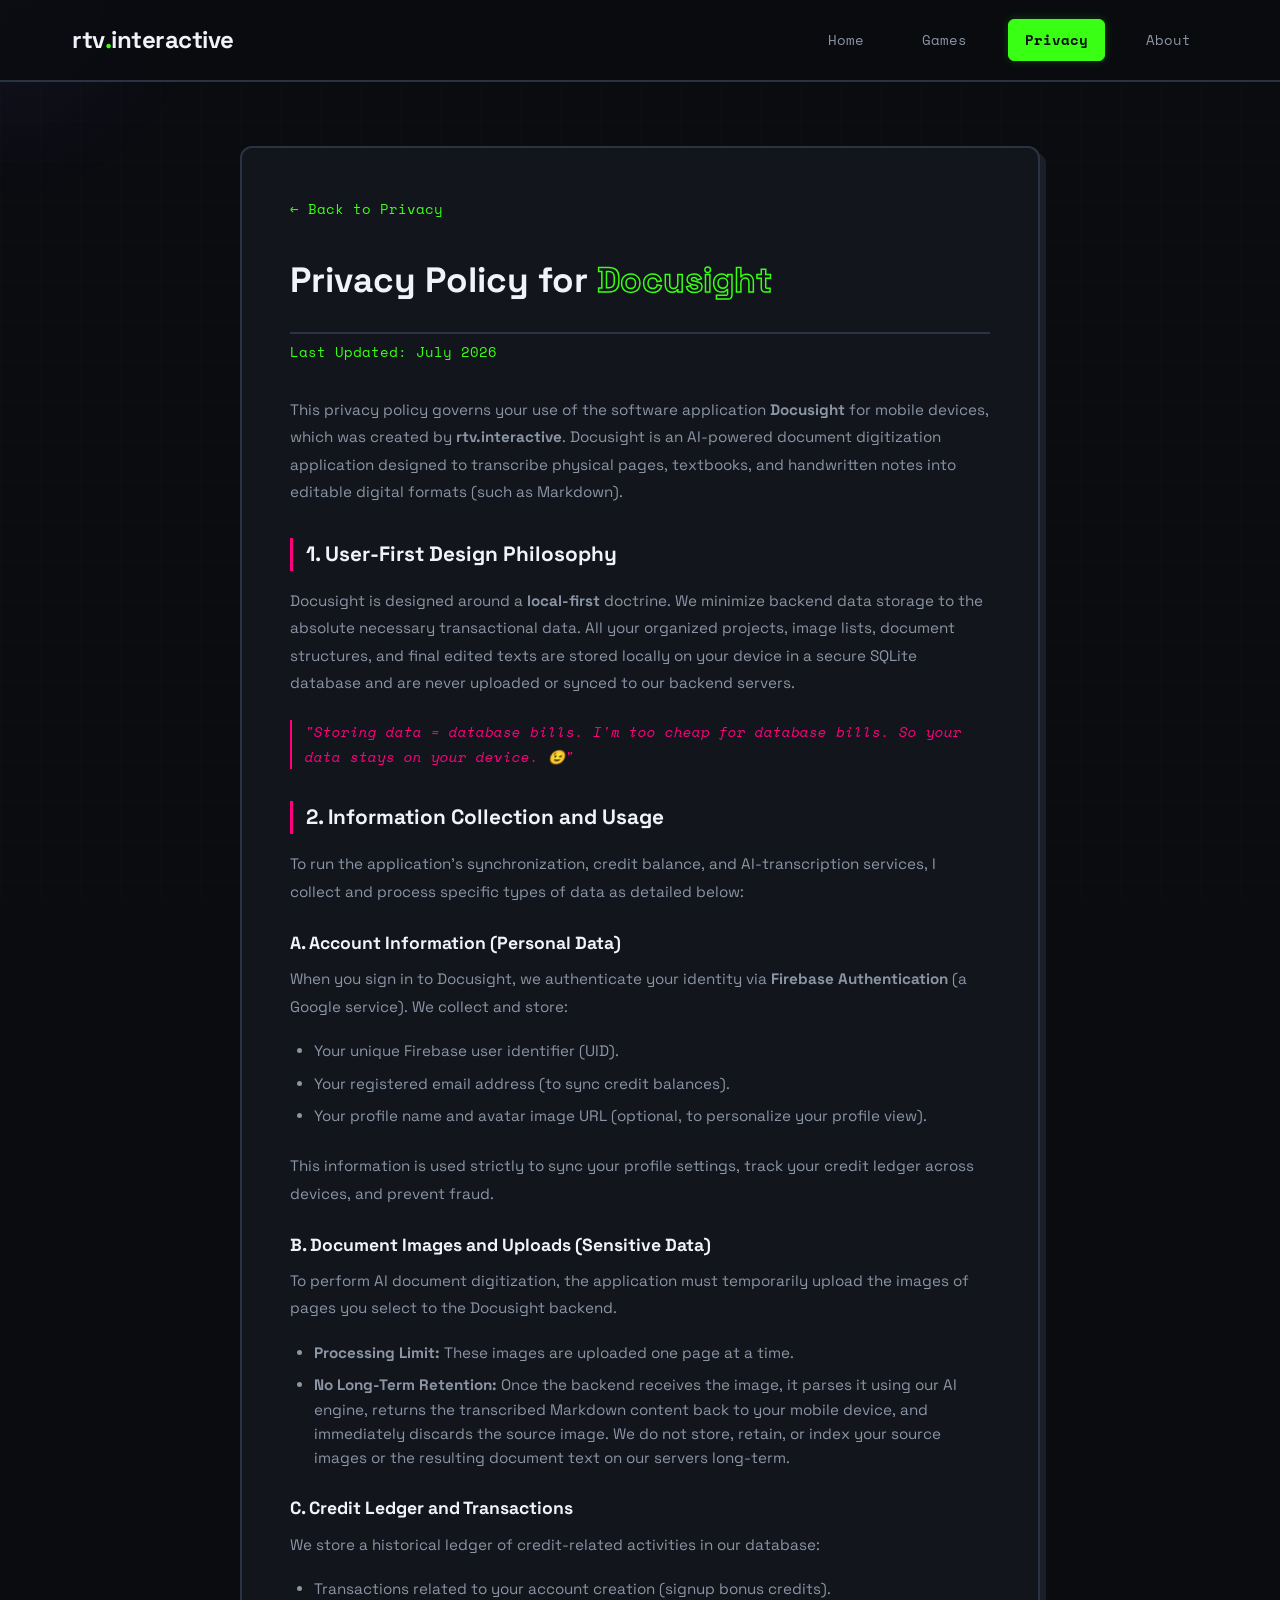
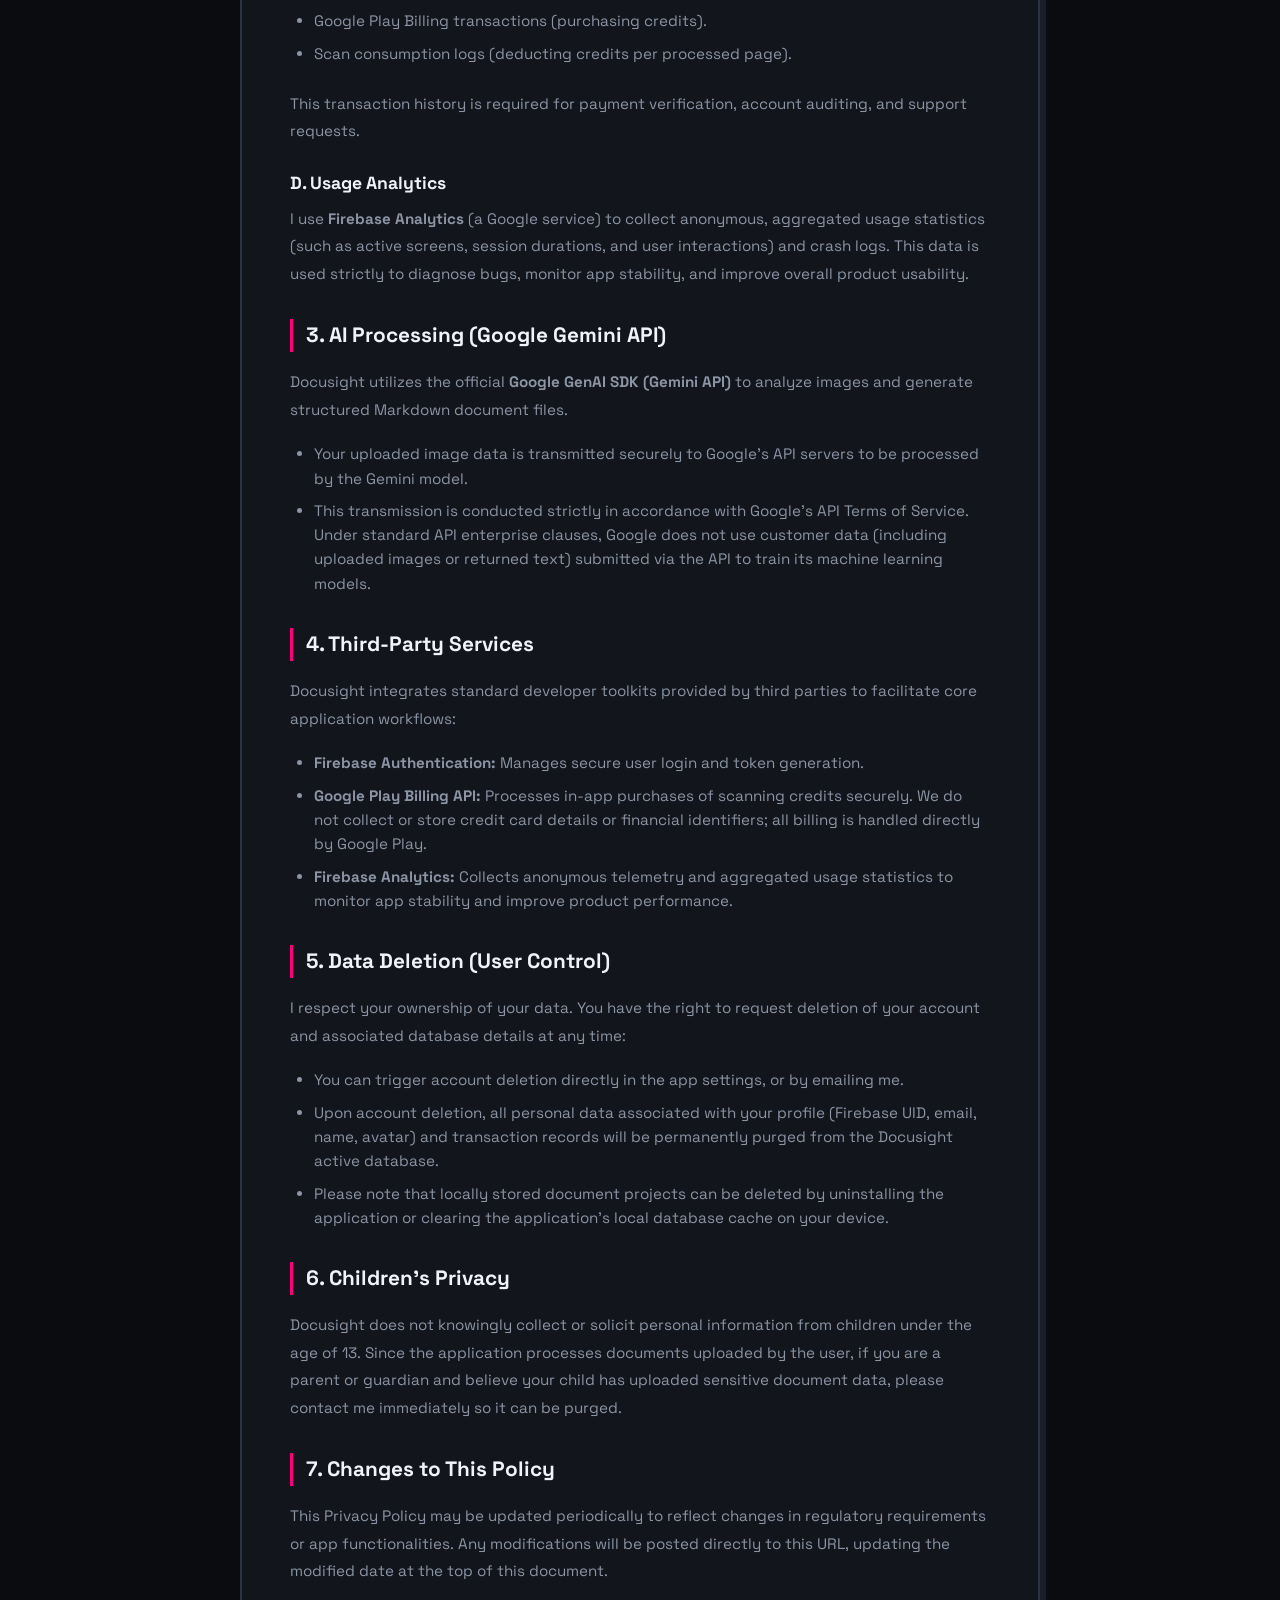
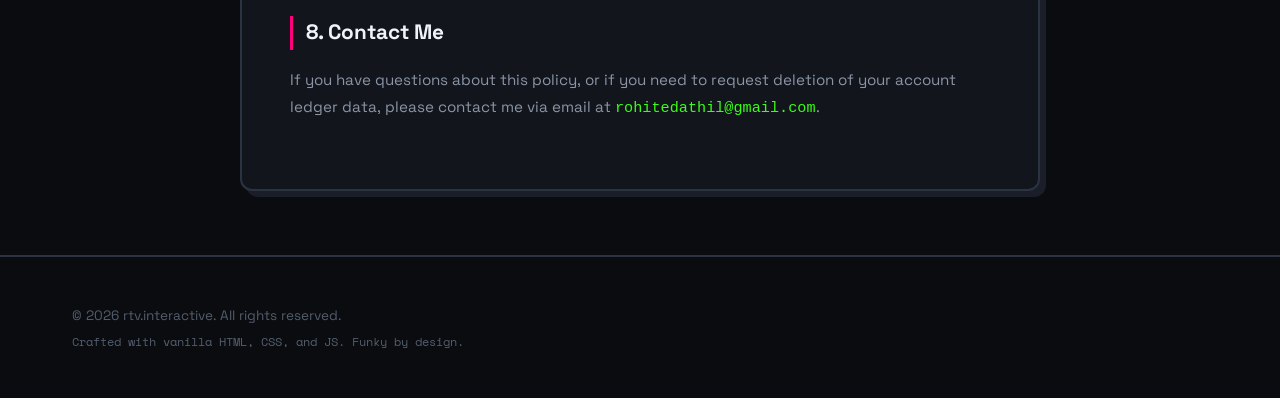
==== privacy/docusight.html @ 52bc2a0d "Initial commit of rtv.interactive portfolio website" ====
<!DOCTYPE html>
<html lang="en">
<head>
    <meta charset="UTF-8">
    <meta name="viewport" content="width=device-width, initial-scale=1.0">
    <title>Privacy Policy - Docusight | rtv.interactive</title>
    <meta name="description" content="Privacy Policy for Docusight document digitizer app, published by rtv.interactive.">
    <!-- Google Fonts -->
    <link rel="preconnect" href="https://fonts.googleapis.com">
    <link rel="preconnect" href="https://fonts.gstatic.com" crossorigin>
    <link href="https://fonts.googleapis.com/css2?family=Space+Grotesk:wght@400;500;700&family=Space+Mono:ital,wght@0,400;0,700;1,400&display=swap" rel="stylesheet">
    <!-- Custom CSS (Relative path) -->
    <link rel="stylesheet" href="../style.css">
    <style>
        /* Specific overrides for privacy document pages */
        .policy-container {
            max-width: 800px;
            margin: 4rem auto;
            padding: 3rem;
            background-color: var(--bg-secondary);
            border: var(--border-chunky);
            border-radius: var(--border-radius);
            box-shadow: 6px 6px 0px var(--bg-tertiary);
        }
        .policy-title {
            font-size: 2.2rem;
            font-weight: 700;
            margin-bottom: 0.5rem;
            border-bottom: var(--border-chunky);
            padding-bottom: 1.5rem;
        }
        .policy-meta {
            font-family: var(--font-mono);
            font-size: 0.85rem;
            color: var(--accent);
            margin-bottom: 2rem;
        }
        .policy-content h3 {
            font-size: 1.3rem;
            color: var(--text-primary);
            margin: 2rem 0 1rem 0;
            border-left: 3px solid var(--accent-alt);
            padding-left: 0.8rem;
        }
        .policy-content h4 {
            font-size: 1.1rem;
            color: var(--text-primary);
            margin: 1.5rem 0 0.5rem 0;
        }
        .policy-content p {
            color: var(--text-secondary);
            font-size: 0.95rem;
            line-height: 1.8;
            margin-bottom: 1.2rem;
        }
        .policy-content ul {
            margin-bottom: 1.5rem;
            padding-left: 1.5rem;
            color: var(--text-secondary);
            font-size: 0.95rem;
        }
        .policy-content li {
            margin-bottom: 0.5rem;
        }
        .back-link {
            display: inline-flex;
            align-items: center;
            gap: 0.5rem;
            color: var(--accent);
            text-decoration: none;
            font-family: var(--font-mono);
            font-size: 0.9rem;
            margin-bottom: 2rem;
            transition: var(--transition);
        }
        .back-link:hover {
            color: var(--text-primary);
            transform: translateX(-4px);
        }
    </style>
</head>
<body>
    <div class="grid-overlay"></div>
    <div class="glow-orb" id="glow-orb"></div>

    <header class="header">
        <div class="container header-container">
            <a href="../index.html#home" class="logo">
                rtv<span>.</span>interactive
            </a>
            <nav class="nav">
                <a href="../index.html#home" class="nav-link">Home</a>
                <a href="../index.html#games" class="nav-link">Games</a>
                <a href="../index.html#privacy" class="nav-link active">Privacy</a>
                <a href="../index.html#about" class="nav-link">About</a>
            </nav>
        </div>
    </header>

    <main class="container">
        <div class="policy-container">
            <a href="../index.html#privacy" class="back-link">← Back to Privacy</a>
            
            <h1 class="policy-title">Privacy Policy for <span class="highlight">Docusight</span></h1>
            <div class="policy-meta">Last Updated: July 2026</div>

            <div class="policy-content">
                <p>
                    This privacy policy governs your use of the software application <strong>Docusight</strong> for mobile devices, which was created by <strong>rtv.interactive</strong>. Docusight is an AI-powered document digitization application designed to transcribe physical pages, textbooks, and handwritten notes into editable digital formats (such as Markdown).
                </p>

                <h3>1. User-First Design Philosophy</h3>
                <p>
                    Docusight is designed around a <strong>local-first</strong> doctrine. We minimize backend data storage to the absolute necessary transactional data. All your organized projects, image lists, document structures, and final edited texts are stored locally on your device in a secure SQLite database and are never uploaded or synced to our backend servers.
                </p>
                <p style="font-family: var(--font-mono); font-size: 0.85rem; color: var(--accent-alt); border-left: 2px solid var(--accent-alt); padding-left: 0.8rem; margin: 1.5rem 0;">
                    <em>"Storing data = database bills. I'm too cheap for database bills. So your data stays on your device. 😉"</em>
                </p>

                <h3>2. Information Collection and Usage</h3>
                <p>
                    To run the application's synchronization, credit balance, and AI-transcription services, I collect and process specific types of data as detailed below:
                </p>

                <h4>A. Account Information (Personal Data)</h4>
                <p>
                    When you sign in to Docusight, we authenticate your identity via <strong>Firebase Authentication</strong> (a Google service). We collect and store:
                </p>
                <ul>
                    <li>Your unique Firebase user identifier (UID).</li>
                    <li>Your registered email address (to sync credit balances).</li>
                    <li>Your profile name and avatar image URL (optional, to personalize your profile view).</li>
                </ul>
                <p>
                    This information is used strictly to sync your profile settings, track your credit ledger across devices, and prevent fraud.
                </p>

                <h4>B. Document Images and Uploads (Sensitive Data)</h4>
                <p>
                    To perform AI document digitization, the application must temporarily upload the images of pages you select to the Docusight backend. 
                </p>
                <ul>
                    <li><strong>Processing Limit:</strong> These images are uploaded one page at a time.</li>
                    <li><strong>No Long-Term Retention:</strong> Once the backend receives the image, it parses it using our AI engine, returns the transcribed Markdown content back to your mobile device, and immediately discards the source image. We do not store, retain, or index your source images or the resulting document text on our servers long-term.</li>
                </ul>

                <h4>C. Credit Ledger and Transactions</h4>
                <p>
                    We store a historical ledger of credit-related activities in our database:
                </p>
                <ul>
                    <li>Transactions related to your account creation (signup bonus credits).</li>
                    <li>Google Play Billing transactions (purchasing credits).</li>
                    <li>Scan consumption logs (deducting credits per processed page).</li>
                </ul>
                <p>
                    This transaction history is required for payment verification, account auditing, and support requests.
                </p>

                <h4>D. Usage Analytics</h4>
                <p>
                    I use <strong>Firebase Analytics</strong> (a Google service) to collect anonymous, aggregated usage statistics (such as active screens, session durations, and user interactions) and crash logs. This data is used strictly to diagnose bugs, monitor app stability, and improve overall product usability.
                </p>

                <h3>3. AI Processing (Google Gemini API)</h3>
                <p>
                    Docusight utilizes the official <strong>Google GenAI SDK (Gemini API)</strong> to analyze images and generate structured Markdown document files. 
                </p>
                <ul>
                    <li>Your uploaded image data is transmitted securely to Google's API servers to be processed by the Gemini model.</li>
                    <li>This transmission is conducted strictly in accordance with Google's API Terms of Service. Under standard API enterprise clauses, Google does not use customer data (including uploaded images or returned text) submitted via the API to train its machine learning models.</li>
                </ul>

                <h3>4. Third-Party Services</h3>
                <p>
                    Docusight integrates standard developer toolkits provided by third parties to facilitate core application workflows:
                </p>
                <ul>
                    <li><strong>Firebase Authentication:</strong> Manages secure user login and token generation.</li>
                    <li><strong>Google Play Billing API:</strong> Processes in-app purchases of scanning credits securely. We do not collect or store credit card details or financial identifiers; all billing is handled directly by Google Play.</li>
                    <li><strong>Firebase Analytics:</strong> Collects anonymous telemetry and aggregated usage statistics to monitor app stability and improve product performance.</li>
                </ul>

                <h3>5. Data Deletion (User Control)</h3>
                <p>
                    I respect your ownership of your data. You have the right to request deletion of your account and associated database details at any time:
                </p>
                <ul>
                    <li>You can trigger account deletion directly in the app settings, or by emailing me.</li>
                    <li>Upon account deletion, all personal data associated with your profile (Firebase UID, email, name, avatar) and transaction records will be permanently purged from the Docusight active database.</li>
                    <li>Please note that locally stored document projects can be deleted by uninstalling the application or clearing the application's local database cache on your device.</li>
                </ul>

                <h3>6. Children's Privacy</h3>
                <p>
                    Docusight does not knowingly collect or solicit personal information from children under the age of 13. Since the application processes documents uploaded by the user, if you are a parent or guardian and believe your child has uploaded sensitive document data, please contact me immediately so it can be purged.
                </p>

                <h3>7. Changes to This Policy</h3>
                <p>
                    This Privacy Policy may be updated periodically to reflect changes in regulatory requirements or app functionalities. Any modifications will be posted directly to this URL, updating the modified date at the top of this document.
                </p>

                <h3>8. Contact Me</h3>
                <p>
                    If you have questions about this policy, or if you need to request deletion of your account ledger data, please contact me via email at <code style="color: var(--accent);">rohitedathil@gmail.com</code>.
                </p>
            </div>
        </div>
    </main>

    <footer class="footer">
        <div class="container footer-container">
            <div class="footer-left">
                <p>&copy; 2026 rtv.interactive. All rights reserved.</p>
                <p class="subtle">Crafted with vanilla HTML, CSS, and JS. Funky by design.</p>
            </div>
            <div class="footer-right">
            </div>
        </div>
    </footer>

    <!-- JS for general interactivity (glow orb) -->
    <script>
        document.addEventListener('DOMContentLoaded', () => {
            initGlowOrb();
        });

        function initGlowOrb() {
            const orb = document.getElementById('glow-orb');
            if (!orb) return;
            window.addEventListener('mousemove', (e) => {
                orb.style.left = `${e.clientX}px`;
                orb.style.top = `${e.clientY}px`;
            });
        }
    </script>
</body>
</html>
---- style.css ----
/* --- GLOBAL CSS VARIABLES & THEMES --- */
:root {
    /* Cyberpunk Theme (Default) */
    --bg-primary: #0a0c10;
    --bg-secondary: #12151c;
    --bg-tertiary: #191e28;
    --text-primary: #f1f3f9;
    --text-secondary: #8b95a5;
    --text-muted: #535d6c;
    --accent: #39ff14; /* Neon Green */
    --accent-alt: #ff007f; /* Neon Pink */
    --accent-cyan: #00f0ff; /* Neon Cyan */
    --border-color: #2b3342;
    --shadow-color: rgba(57, 255, 20, 0.2);
    --font-heading: 'Space Grotesk', sans-serif;
    --font-mono: 'Space Mono', monospace;
    --border-radius: 12px;
    --transition: all 0.25s cubic-bezier(0.4, 0, 0.2, 1);
    --border-chunky: 2px solid var(--border-color);
}

[data-theme="terminal"] {
    --bg-primary: #050805;
    --bg-secondary: #0c120c;
    --bg-tertiary: #141c14;
    --text-primary: #33ff33;
    --text-secondary: #22aa22;
    --text-muted: #115511;
    --accent: #33ff33; /* Matrix Green */
    --accent-alt: #88ff88;
    --accent-cyan: #118811;
    --border-color: #225522;
    --shadow-color: rgba(51, 255, 51, 0.15);
    --border-chunky: 2px solid var(--border-color);
}

[data-theme="synthwave"] {
    --bg-primary: #0f081d;
    --bg-secondary: #1a1033;
    --bg-tertiary: #26174a;
    --text-primary: #fdf6ff;
    --text-secondary: #b1a0d7;
    --text-muted: #6e589a;
    --accent: #ff00ff; /* Neon Magenta */
    --accent-alt: #00ffff; /* Neon Cyan */
    --accent-cyan: #ffff00; /* Neon Yellow */
    --border-color: #4b2e85;
    --shadow-color: rgba(255, 0, 255, 0.2);
    --border-chunky: 2px solid var(--border-color);
}

/* --- BASE STYLES --- */
* {
    box-sizing: border-box;
    margin: 0;
    padding: 0;
}

html {
    scroll-behavior: smooth;
    font-size: 16px;
    background-color: var(--bg-primary);
    color: var(--text-primary);
    overflow-x: hidden;
}

body {
    font-family: var(--font-heading);
    line-height: 1.6;
    min-height: 100vh;
    display: flex;
    flex-direction: column;
    position: relative;
}

/* Custom selection */
::selection {
    background-color: var(--accent);
    color: var(--bg-primary);
}

/* --- DECORATIONS --- */
.grid-overlay {
    position: fixed;
    top: 0;
    left: 0;
    width: 100%;
    height: 100%;
    background-image: 
        linear-gradient(to right, rgba(255,255,255,0.01) 1px, transparent 1px),
        linear-gradient(to bottom, rgba(255,255,255,0.01) 1px, transparent 1px);
    background-size: 40px 40px;
    pointer-events: none;
    z-index: -2;
}

[data-theme="terminal"] .grid-overlay {
    background-image: 
        linear-gradient(to right, rgba(51,255,51,0.02) 1px, transparent 1px),
        linear-gradient(to bottom, rgba(51,255,51,0.02) 1px, transparent 1px);
}

.glow-orb {
    position: fixed;
    width: 400px;
    height: 400px;
    border-radius: 50%;
    background: radial-gradient(circle, rgba(139, 92, 246, 0.08) 0%, rgba(0,0,0,0) 70%);
    pointer-events: none;
    z-index: -1;
    transform: translate(-50%, -50%);
    transition: left 0.1s ease-out, top 0.1s ease-out;
}

[data-theme="cyberpunk"] #glow-orb {
    background: radial-gradient(circle, rgba(57, 255, 20, 0.06) 0%, rgba(0,0,0,0) 70%);
}
[data-theme="terminal"] #glow-orb {
    background: radial-gradient(circle, rgba(51, 255, 51, 0.06) 0%, rgba(0,0,0,0) 70%);
}
[data-theme="synthwave"] #glow-orb {
    background: radial-gradient(circle, rgba(255, 0, 255, 0.06) 0%, rgba(0,0,0,0) 70%);
}

/* --- LAYOUT UTILITIES --- */
.container {
    width: 100%;
    max-width: 1200px;
    margin: 0 auto;
    padding: 0 2rem;
}

/* --- HEADER / NAVIGATION --- */
.header {
    background-color: rgba(10, 12, 16, 0.8);
    backdrop-filter: blur(8px);
    border-bottom: var(--border-chunky);
    position: sticky;
    top: 0;
    z-index: 100;
    transition: var(--transition);
}

[data-theme="terminal"] .header {
    background-color: rgba(5, 8, 5, 0.85);
}

[data-theme="synthwave"] .header {
    background-color: rgba(15, 8, 29, 0.85);
}

.header-container {
    display: flex;
    justify-content: space-between;
    align-items: center;
    height: 80px;
}

.logo {
    font-family: var(--font-heading);
    font-weight: 700;
    font-size: 1.5rem;
    color: var(--text-primary);
    text-decoration: none;
    letter-spacing: -0.5px;
    transition: var(--transition);
}

.logo span {
    color: var(--accent);
    display: inline-block;
    animation: blink 1.5s infinite step-end;
}

.nav {
    display: flex;
    gap: 1.5rem;
}

.nav-link {
    text-decoration: none;
    color: var(--text-secondary);
    font-family: var(--font-mono);
    font-size: 0.9rem;
    padding: 0.5rem 1rem;
    border-radius: 6px;
    border: 1px solid transparent;
    transition: var(--transition);
}

.nav-link:hover {
    color: var(--accent);
    background-color: rgba(255, 255, 255, 0.02);
}

.nav-link.active {
    color: var(--bg-primary);
    background-color: var(--accent);
    border-color: var(--accent);
    font-weight: 700;
    box-shadow: 0 0 10px var(--shadow-color);
}

/* --- BUTTONS --- */
.btn {
    display: inline-block;
    padding: 0.8rem 1.8rem;
    font-family: var(--font-mono);
    font-size: 0.95rem;
    font-weight: 700;
    text-decoration: none;
    border-radius: var(--border-radius);
    cursor: pointer;
    transition: var(--transition);
    border: var(--border-chunky);
}

.btn-primary {
    background-color: var(--accent);
    color: var(--bg-primary);
    border-color: var(--accent);
    box-shadow: 4px 4px 0px var(--border-color);
}

.btn-primary:hover {
    transform: translate(-2px, -2px);
    box-shadow: 6px 6px 0px var(--accent-alt);
}

.btn-primary:active {
    transform: translate(2px, 2px);
    box-shadow: 2px 2px 0px var(--border-color);
}

.btn-secondary {
    background-color: transparent;
    color: var(--text-primary);
    border-color: var(--border-color);
    box-shadow: 4px 4px 0px rgba(0, 0, 0, 0.15);
}

.btn-secondary:hover {
    transform: translate(-2px, -2px);
    box-shadow: 6px 6px 0px var(--accent);
    border-color: var(--accent);
    color: var(--accent);
}

.btn-secondary:active {
    transform: translate(2px, 2px);
    box-shadow: 2px 2px 0px var(--border-color);
}

.btn-sm {
    padding: 0.4rem 1rem;
    font-family: var(--font-mono);
    font-size: 0.8rem;
    background-color: var(--bg-tertiary);
    color: var(--text-primary);
    border: var(--border-chunky);
    border-radius: 6px;
    cursor: pointer;
    transition: var(--transition);
}

.btn-sm:hover {
    background-color: var(--accent);
    color: var(--bg-primary);
    border-color: var(--accent);
}

/* --- MAIN SECTIONS MANAGEMENT --- */
.main-content {
    flex-grow: 1;
    display: flex;
    flex-direction: column;
}

.section {
    display: none;
    padding: 5rem 0;
    opacity: 0;
    transform: translateY(15px);
    transition: opacity 0.4s ease-out, transform 0.4s ease-out;
}

.section.active-section {
    display: block;
    opacity: 1;
    transform: translateY(0);
}

/* --- HERO SECTION --- */
.hero-container {
    display: grid;
    grid-template-columns: 1.2fr 1fr;
    gap: 4rem;
    align-items: center;
    min-height: calc(100vh - 200px);
}

.hero-text {
    display: flex;
    flex-direction: column;
    align-items: flex-start;
}

.badge {
    background-color: var(--bg-tertiary);
    border: var(--border-chunky);
    font-family: var(--font-mono);
    font-size: 0.8rem;
    color: var(--accent);
    padding: 0.4rem 0.8rem;
    border-radius: 20px;
    margin-bottom: 1.5rem;
    box-shadow: 2px 2px 0px var(--border-color);
}

.hero-title {
    font-size: 3.5rem;
    line-height: 1.1;
    font-weight: 700;
    margin-bottom: 1.5rem;
    letter-spacing: -1.5px;
}

.highlight {
    color: transparent;
    -webkit-text-stroke: 1.5px var(--accent);
    position: relative;
    display: inline-block;
}

[data-theme="terminal"] .highlight {
    -webkit-text-stroke: 1.5px var(--accent);
    text-shadow: 0 0 5px var(--accent);
    color: var(--accent);
}

.hero-subtitle {
    font-size: 1.2rem;
    color: var(--text-secondary);
    margin-bottom: 2.5rem;
    max-width: 500px;
}

.hero-cta {
    display: flex;
    gap: 1rem;
}

/* --- HERO WIDGET (SANDBOX) --- */
.hero-widget-container {
    background-color: var(--bg-secondary);
    border: var(--border-chunky);
    border-radius: var(--border-radius);
    box-shadow: 8px 8px 0px var(--bg-tertiary);
    overflow: hidden;
    transition: var(--transition);
}

.hero-widget-container:hover {
    box-shadow: 12px 12px 0px var(--border-color);
}

.widget-header {
    background-color: var(--bg-tertiary);
    padding: 0.8rem 1.2rem;
    display: flex;
    align-items: center;
    border-bottom: var(--border-chunky);
}

.widget-dots {
    display: flex;
    gap: 6px;
    margin-right: 1.5rem;
}

.widget-dots span {
    width: 12px;
    height: 12px;
    border-radius: 50%;
}

.dot-red { background-color: var(--accent-alt); }
.dot-yellow { background-color: var(--accent-cyan); }
.dot-green { background-color: var(--accent); }

.widget-title {
    font-family: var(--font-mono);
    font-size: 0.8rem;
    color: var(--text-secondary);
}

.widget-body {
    padding: 1.5rem;
    display: flex;
    flex-direction: column;
    align-items: center;
}

.game-instructions {
    font-family: var(--font-mono);
    font-size: 0.75rem;
    color: var(--text-secondary);
    margin-bottom: 1.2rem;
    text-align: center;
}

.sandbox-grid {
    display: grid;
    grid-template-columns: repeat(5, 50px);
    grid-template-rows: repeat(5, 50px);
    gap: 6px;
    background-color: var(--bg-primary);
    padding: 8px;
    border-radius: 8px;
    border: var(--border-chunky);
    margin-bottom: 1.2rem;
}

.sandbox-cell {
    background-color: var(--bg-secondary);
    border: 1px solid var(--border-color);
    border-radius: 4px;
    display: flex;
    justify-content: center;
    align-items: center;
    position: relative;
    cursor: pointer;
    transition: var(--transition);
    overflow: hidden;
}

.sandbox-cell:hover {
    background-color: var(--bg-tertiary);
    border-color: var(--accent);
}

/* Dots inside the sandbox cell */
.cell-dots-container {
    display: flex;
    flex-wrap: wrap;
    justify-content: center;
    align-items: center;
    gap: 3px;
    width: 80%;
    height: 80%;
}

.dot {
    width: 10px;
    height: 10px;
    border-radius: 50%;
    transition: var(--transition);
    animation: popIn 0.2s cubic-bezier(0.175, 0.885, 0.32, 1.275) forwards;
}

.dot.player-1 {
    background-color: var(--accent); /* green */
    box-shadow: 0 0 6px var(--accent);
}

.dot.player-2 {
    background-color: var(--accent-alt); /* pink */
    box-shadow: 0 0 6px var(--accent-alt);
}

.sandbox-controls {
    display: flex;
    justify-content: space-between;
    align-items: center;
    width: 100%;
    font-family: var(--font-mono);
    font-size: 0.8rem;
    padding-top: 0.5rem;
}

#turn-indicator {
    color: var(--accent);
    font-weight: 700;
}

#turn-indicator.p2-turn {
    color: var(--accent-alt);
}

/* --- GAMES SECTION --- */
.section-header {
    text-align: center;
    margin-bottom: 4rem;
}

.section-title {
    font-size: 2.8rem;
    font-weight: 700;
    margin-bottom: 1rem;
    letter-spacing: -1px;
}

.section-desc {
    color: var(--text-secondary);
    max-width: 600px;
    margin: 0 auto;
    font-size: 1.1rem;
}

.games-grid {
    display: grid;
    grid-template-columns: 1fr;
    gap: 3rem;
}

.game-card {
    background-color: var(--bg-secondary);
    border: var(--border-chunky);
    border-radius: var(--border-radius);
    display: grid;
    grid-template-columns: 350px 1fr;
    overflow: hidden;
    box-shadow: 6px 6px 0px var(--bg-tertiary);
    transition: var(--transition);
}

.game-card:hover {
    transform: translateY(-4px);
    box-shadow: 10px 10px 0px var(--border-color);
}

.game-visual {
    background-color: var(--bg-tertiary);
    border-right: var(--border-chunky);
    display: flex;
    justify-content: center;
    align-items: center;
    overflow: hidden;
    position: relative;
    min-height: 250px;
}

/* Animations for visuals */
.reaction-visual .neo-nodes {
    display: flex;
    gap: 1.5rem;
}

.neo-nodes .node {
    width: 32px;
    height: 32px;
    border-radius: 50%;
}

.pulse-green {
    background-color: var(--accent);
    animation: floatGlowGreen 3s infinite ease-in-out;
}
.pulse-red {
    background-color: var(--accent-alt);
    animation: floatGlowRed 3s infinite ease-in-out;
    animation-delay: 1s;
}
.pulse-blue {
    background-color: var(--accent-cyan);
    animation: floatGlowBlue 3s infinite ease-in-out;
    animation-delay: 2s;
}

.wordicate-visual .wordicate-grid {
    display: grid;
    grid-template-columns: repeat(2, 50px);
    gap: 8px;
}

.wordicate-grid .letter-tile {
    width: 50px;
    height: 50px;
    background-color: var(--bg-secondary);
    border: 2px solid var(--border-color);
    border-radius: 6px;
    display: flex;
    justify-content: center;
    align-items: center;
    font-family: var(--font-mono);
    font-weight: 700;
    color: var(--text-primary);
    font-size: 1.2rem;
    animation: rotateTile 6s infinite ease-in-out;
}

.wordicate-grid .letter-tile:nth-child(2) { animation-delay: 1.5s; }
.wordicate-grid .letter-tile:nth-child(3) { animation-delay: 3s; }
.wordicate-grid .letter-tile:nth-child(4) { animation-delay: 4.5s; }

.wordicate-grid .letter-tile.active {
    border-color: var(--accent);
    color: var(--accent);
    box-shadow: 0 0 10px var(--shadow-color);
}

.future-visual {
    flex-direction: column;
}

.future-symbols {
    font-family: var(--font-mono);
    font-size: 1.8rem;
    color: var(--text-muted);
}

.loading-scanner {
    position: absolute;
    width: 100%;
    height: 2px;
    background: linear-gradient(to right, transparent, var(--accent), transparent);
    top: 0;
    left: 0;
    animation: scanLine 2.5s infinite linear;
}

.game-info {
    padding: 2.5rem;
    display: flex;
    flex-direction: column;
    justify-content: space-between;
}

.game-header {
    margin-bottom: 1rem;
}

.game-title {
    font-size: 1.8rem;
    font-weight: 700;
    margin-bottom: 0.3rem;
}

.game-tag {
    display: inline-block;
    font-family: var(--font-mono);
    font-size: 0.75rem;
    color: var(--accent);
    background-color: rgba(57, 255, 20, 0.05);
    padding: 0.2rem 0.6rem;
    border-radius: 4px;
    border: 1px solid rgba(57, 255, 20, 0.2);
}

[data-theme="synthwave"] .game-tag {
    color: var(--accent);
    background-color: rgba(255, 0, 255, 0.05);
    border: 1px solid rgba(255, 0, 255, 0.2);
}

.game-tag.status-cooking {
    color: var(--accent-cyan);
    background-color: rgba(0, 240, 255, 0.05);
    border-color: rgba(0, 240, 255, 0.2);
}

.game-description {
    color: var(--text-secondary);
    font-size: 0.95rem;
    margin-bottom: 2rem;
    line-height: 1.7;
}

.btn-game {
    display: inline-block;
    padding: 0.7rem 1.4rem;
    font-family: var(--font-mono);
    font-size: 0.85rem;
    font-weight: 700;
    text-decoration: none;
    border-radius: 8px;
    cursor: pointer;
    transition: var(--transition);
    border: var(--border-chunky);
    background-color: var(--bg-tertiary);
    color: var(--text-primary);
}

.btn-game:hover {
    background-color: var(--accent);
    color: var(--bg-primary);
    border-color: var(--accent);
    box-shadow: 0 0 10px var(--shadow-color);
}

.btn-game.disabled {
    opacity: 0.5;
    cursor: not-allowed;
}

.btn-game.disabled:hover {
    background-color: var(--bg-tertiary);
    color: var(--text-primary);
    border-color: var(--border-color);
    box-shadow: none;
}

/* --- PRIVACY SECTION --- */


.privacy-cards-grid {
    display: grid;
    grid-template-columns: repeat(auto-fit, minmax(280px, 1fr));
    gap: 2rem;
}

.privacy-card-link {
    text-decoration: none;
    color: inherit;
}

.privacy-card {
    background-color: var(--bg-secondary);
    border: var(--border-chunky);
    border-radius: var(--border-radius);
    padding: 2rem;
    transition: var(--transition);
    height: 100%;
    display: flex;
    flex-direction: column;
    justify-content: space-between;
}

.privacy-card:hover {
    border-color: var(--accent);
    transform: translateY(-3px);
    box-shadow: 4px 4px 0px var(--accent);
}

.privacy-card-header {
    display: flex;
    justify-content: space-between;
    align-items: center;
    margin-bottom: 1rem;
}

.privacy-card-header h4 {
    font-size: 1.25rem;
    font-weight: 700;
}

.arrow-icon {
    font-family: var(--font-mono);
    color: var(--text-muted);
    font-weight: 700;
    transition: var(--transition);
}

.privacy-card:hover .arrow-icon {
    color: var(--accent);
    transform: translateX(4px);
}

.privacy-card p {
    color: var(--text-secondary);
    font-size: 0.9rem;
    margin-bottom: 1.5rem;
    line-height: 1.6;
}

.privacy-card-meta {
    font-family: var(--font-mono);
    font-size: 0.75rem;
    color: var(--text-muted);
}

/* --- ABOUT SECTION --- */
.about-content {
    display: grid;
    grid-template-columns: 1.5fr 1fr;
    gap: 4rem;
}

.about-text-block h3 {
    font-size: 1.5rem;
    margin-bottom: 1rem;
    color: var(--accent-alt);
}

.about-text-block p {
    color: var(--text-secondary);
    margin-bottom: 1.5rem;
    line-height: 1.8;
}

.about-spec-box {
    background-color: var(--bg-secondary);
    border: var(--border-chunky);
    border-radius: var(--border-radius);
    padding: 2rem;
    box-shadow: 4px 4px 0px var(--bg-tertiary);
    height: fit-content;
}

.about-spec-box h4 {
    font-family: var(--font-mono);
    color: var(--accent);
    font-size: 1.1rem;
    margin-bottom: 1.5rem;
    border-bottom: 1px solid var(--border-color);
    padding-bottom: 0.5rem;
}

.spec-list {
    list-style: none;
}

.spec-list li {
    display: flex;
    justify-content: space-between;
    font-family: var(--font-mono);
    font-size: 0.85rem;
    margin-bottom: 1rem;
}

.spec-list li strong {
    color: var(--text-primary);
}

/* --- FOOTER --- */
.footer {
    background-color: var(--bg-primary);
    border-top: var(--border-chunky);
    padding: 3rem 0;
    margin-top: auto;
}

.footer-container {
    display: flex;
    justify-content: space-between;
    align-items: center;
}

.footer-left p {
    font-size: 0.85rem;
    color: var(--text-muted);
}

.footer-left .subtle {
    font-family: var(--font-mono);
    font-size: 0.75rem;
    margin-top: 0.3rem;
}

.btn-theme {
    background-color: var(--bg-tertiary);
    border: var(--border-chunky);
    color: var(--text-primary);
    padding: 0.5rem 1rem;
    border-radius: 6px;
    font-family: var(--font-mono);
    font-size: 0.8rem;
    font-weight: 700;
    cursor: pointer;
    transition: var(--transition);
}

.btn-theme:hover {
    background-color: var(--accent);
    color: var(--bg-primary);
    border-color: var(--accent);
    box-shadow: 0 0 8px var(--shadow-color);
}

/* --- ANIMATIONS --- */
@keyframes blink {
    from, to { opacity: 1; }
    50% { opacity: 0; }
}

@keyframes popIn {
    0% { transform: scale(0); opacity: 0; }
    100% { transform: scale(1); opacity: 1; }
}

@keyframes scanLine {
    0% { top: 0; }
    50% { top: 100%; }
    100% { top: 0; }
}

@keyframes floatGlowGreen {
    0%, 100% { transform: translateY(0); box-shadow: 0 0 10px rgba(57, 255, 20, 0.2); }
    50% { transform: translateY(-10px); box-shadow: 0 0 25px rgba(57, 255, 20, 0.6); }
}

@keyframes floatGlowRed {
    0%, 100% { transform: translateY(0); box-shadow: 0 0 10px rgba(255, 0, 127, 0.2); }
    50% { transform: translateY(-10px); box-shadow: 0 0 25px rgba(255, 0, 127, 0.6); }
}

@keyframes floatGlowBlue {
    0%, 100% { transform: translateY(0); box-shadow: 0 0 10px rgba(0, 240, 255, 0.2); }
    50% { transform: translateY(-10px); box-shadow: 0 0 25px rgba(0, 240, 255, 0.6); }
}

@keyframes rotateTile {
    0%, 100% { transform: rotate(0deg); }
    40% { transform: rotate(3deg); }
    70% { transform: rotate(-3deg); }
}

/* --- RESPONSIVE BREAKPOINTS --- */
@media (max-width: 992px) {
    .hero-container {
        grid-template-columns: 1fr;
        gap: 3rem;
        text-align: center;
        min-height: auto;
        padding-top: 2rem;
    }
    
    .hero-text {
        align-items: center;
    }

    .hero-title {
        font-size: 2.8rem;
    }
    
    .hero-subtitle {
        margin-left: auto;
        margin-right: auto;
    }

    .hero-widget-container {
        width: 100%;
        max-width: 450px;
        margin: 0 auto;
    }

    .game-card {
        grid-template-columns: 1fr;
    }

    .game-visual {
        border-right: none;
        border-bottom: var(--border-chunky);
        height: 200px;
    }

    .about-content {
        grid-template-columns: 1fr;
        gap: 2.5rem;
    }
}

@media (max-width: 768px) {
    .header-container {
        flex-direction: column;
        height: auto;
        padding: 1rem 0;
        gap: 1rem;
    }

    .nav {
        gap: 0.5rem;
    }
    
    .nav-link {
        padding: 0.4rem 0.8rem;
        font-size: 0.8rem;
    }

    .section {
        padding: 3rem 0;
    }

    .section-title {
        font-size: 2.2rem;
    }

    .privacy-cards-grid {
        grid-template-columns: 1fr;
    }

    .footer-container {
        flex-direction: column;
        gap: 1.5rem;
        text-align: center;
    }
}
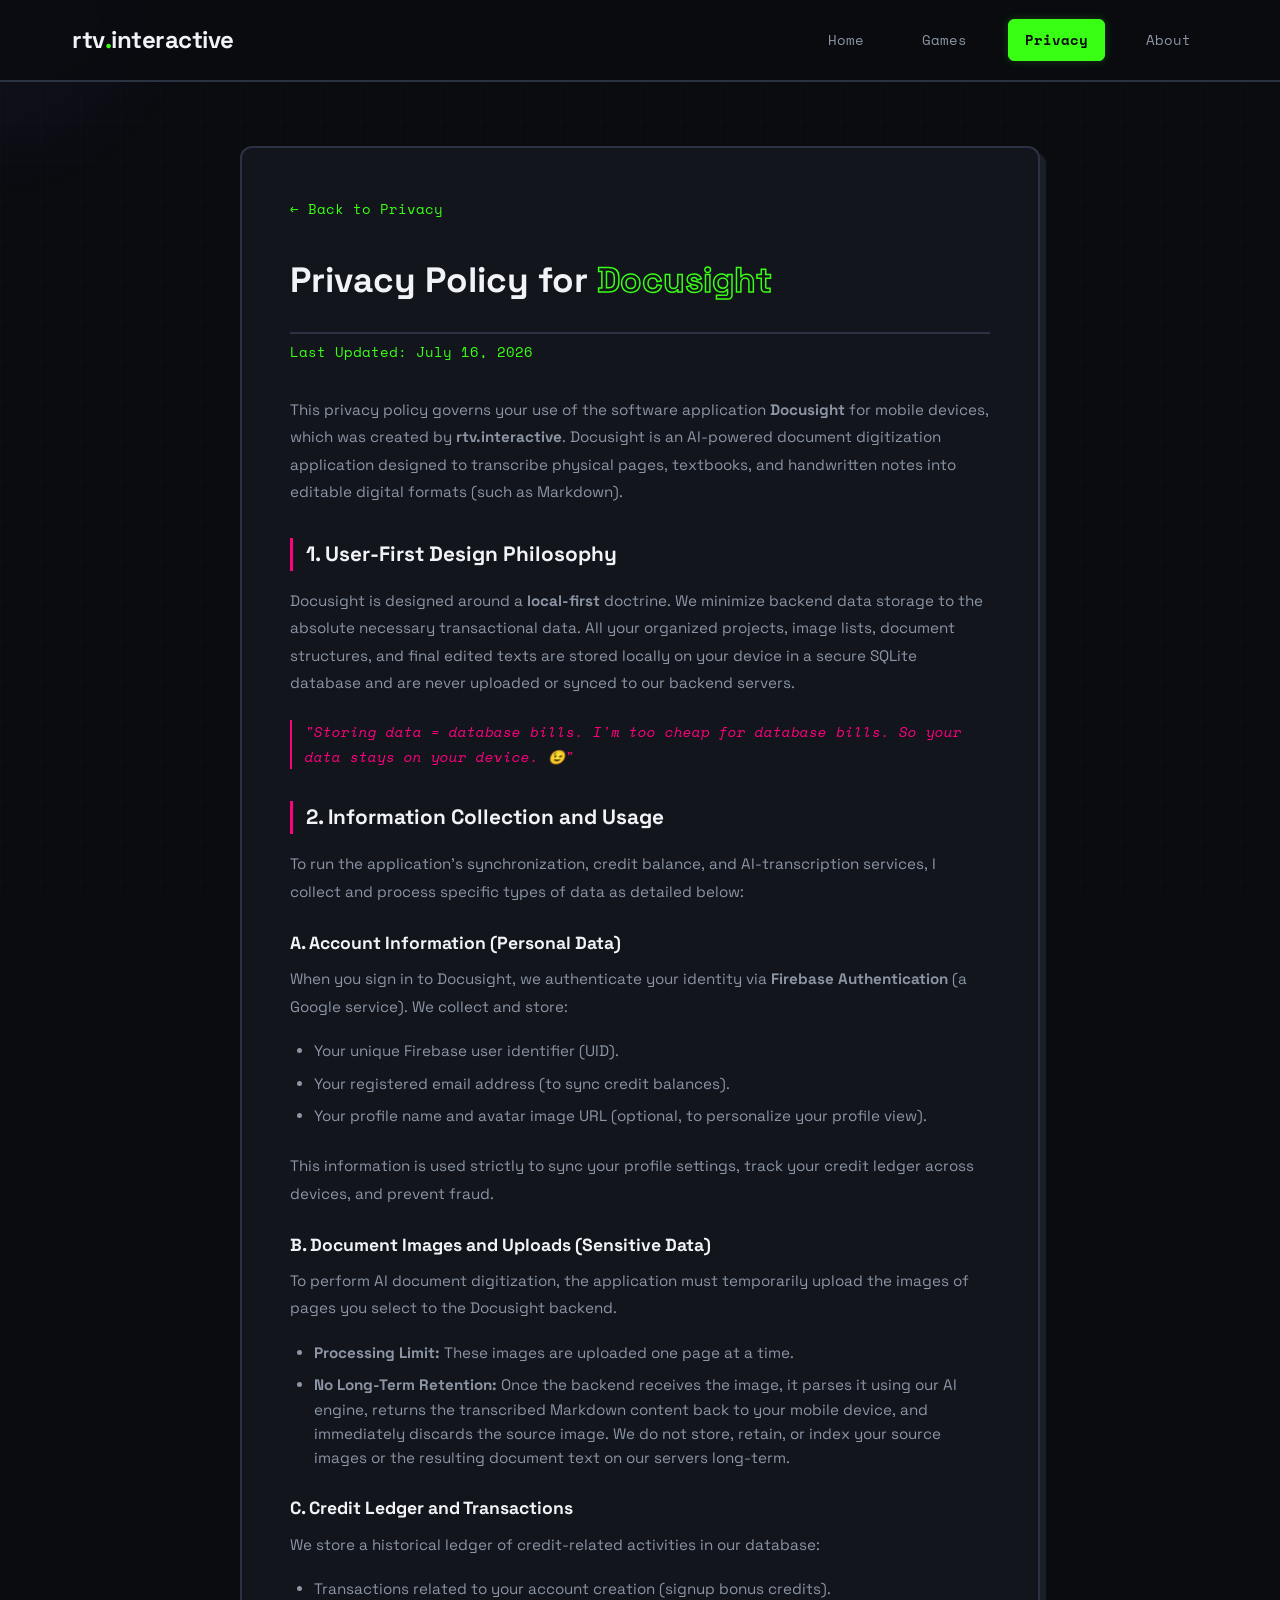
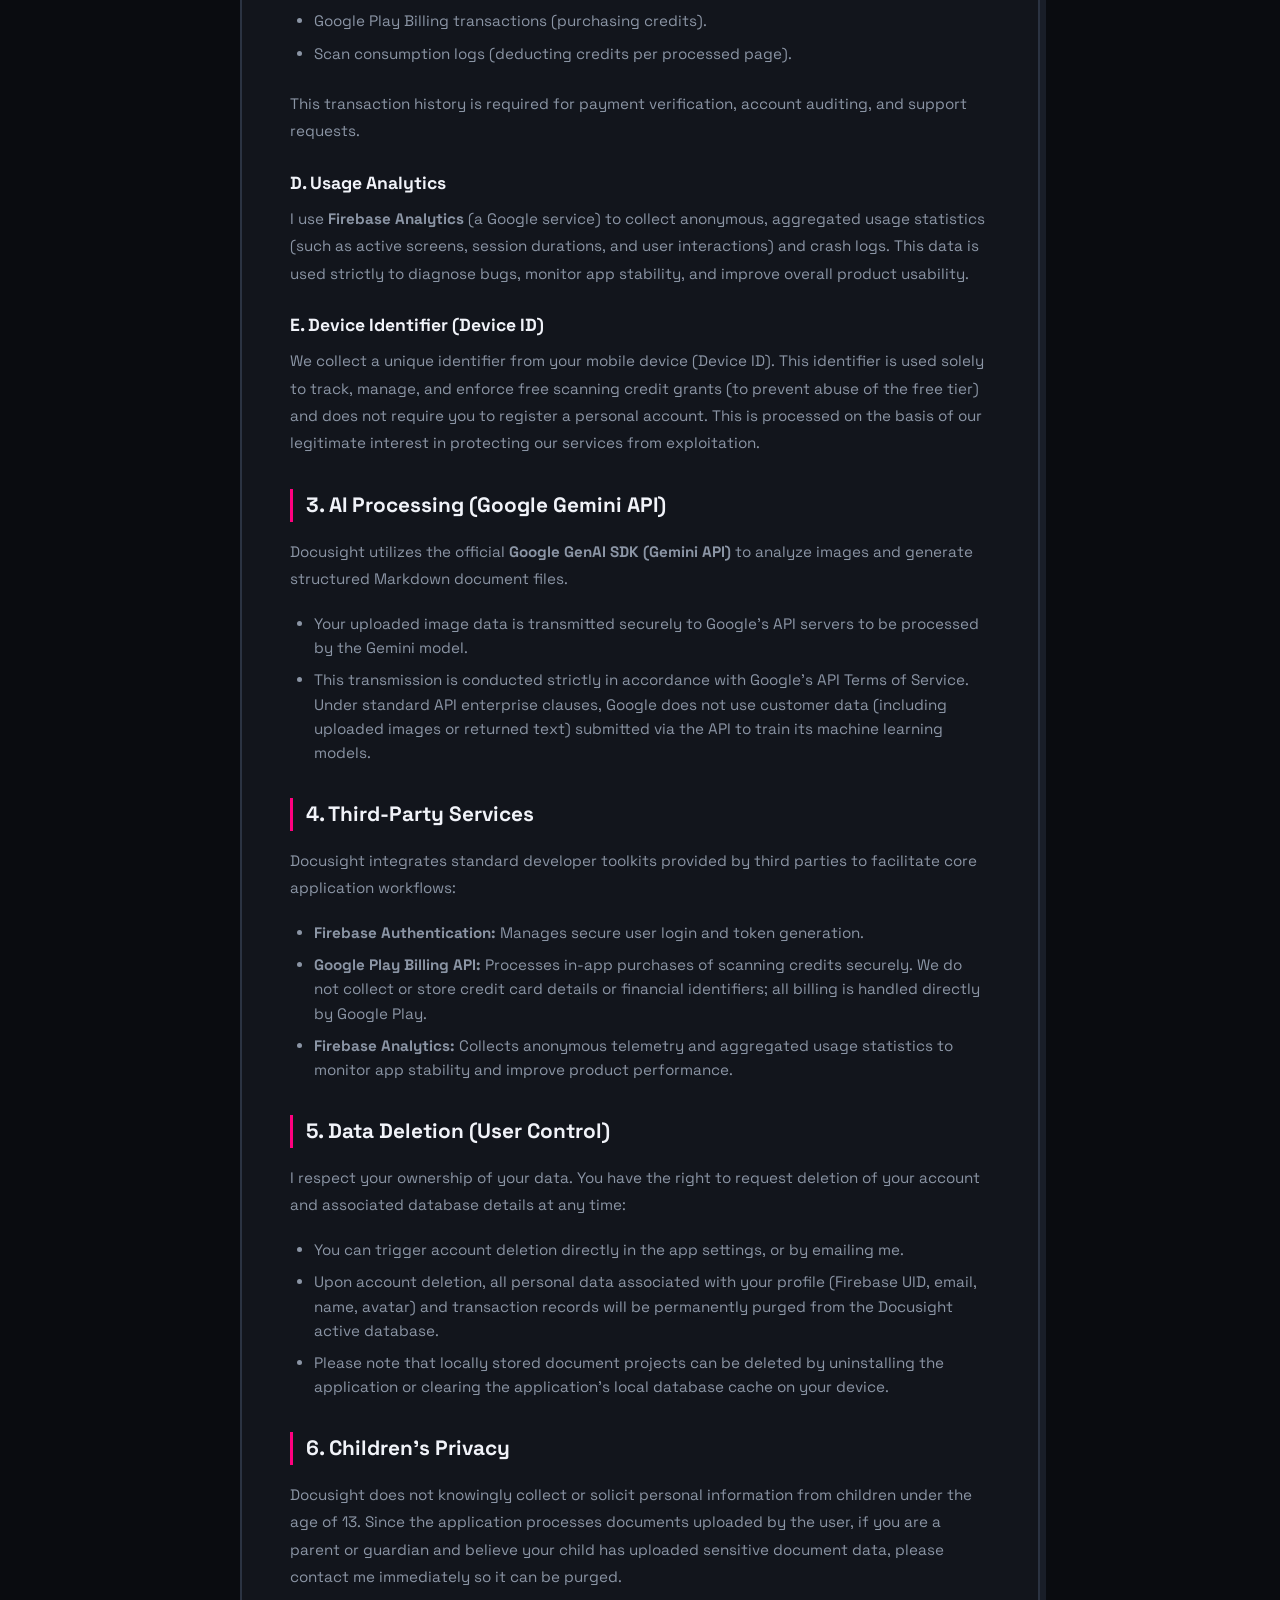
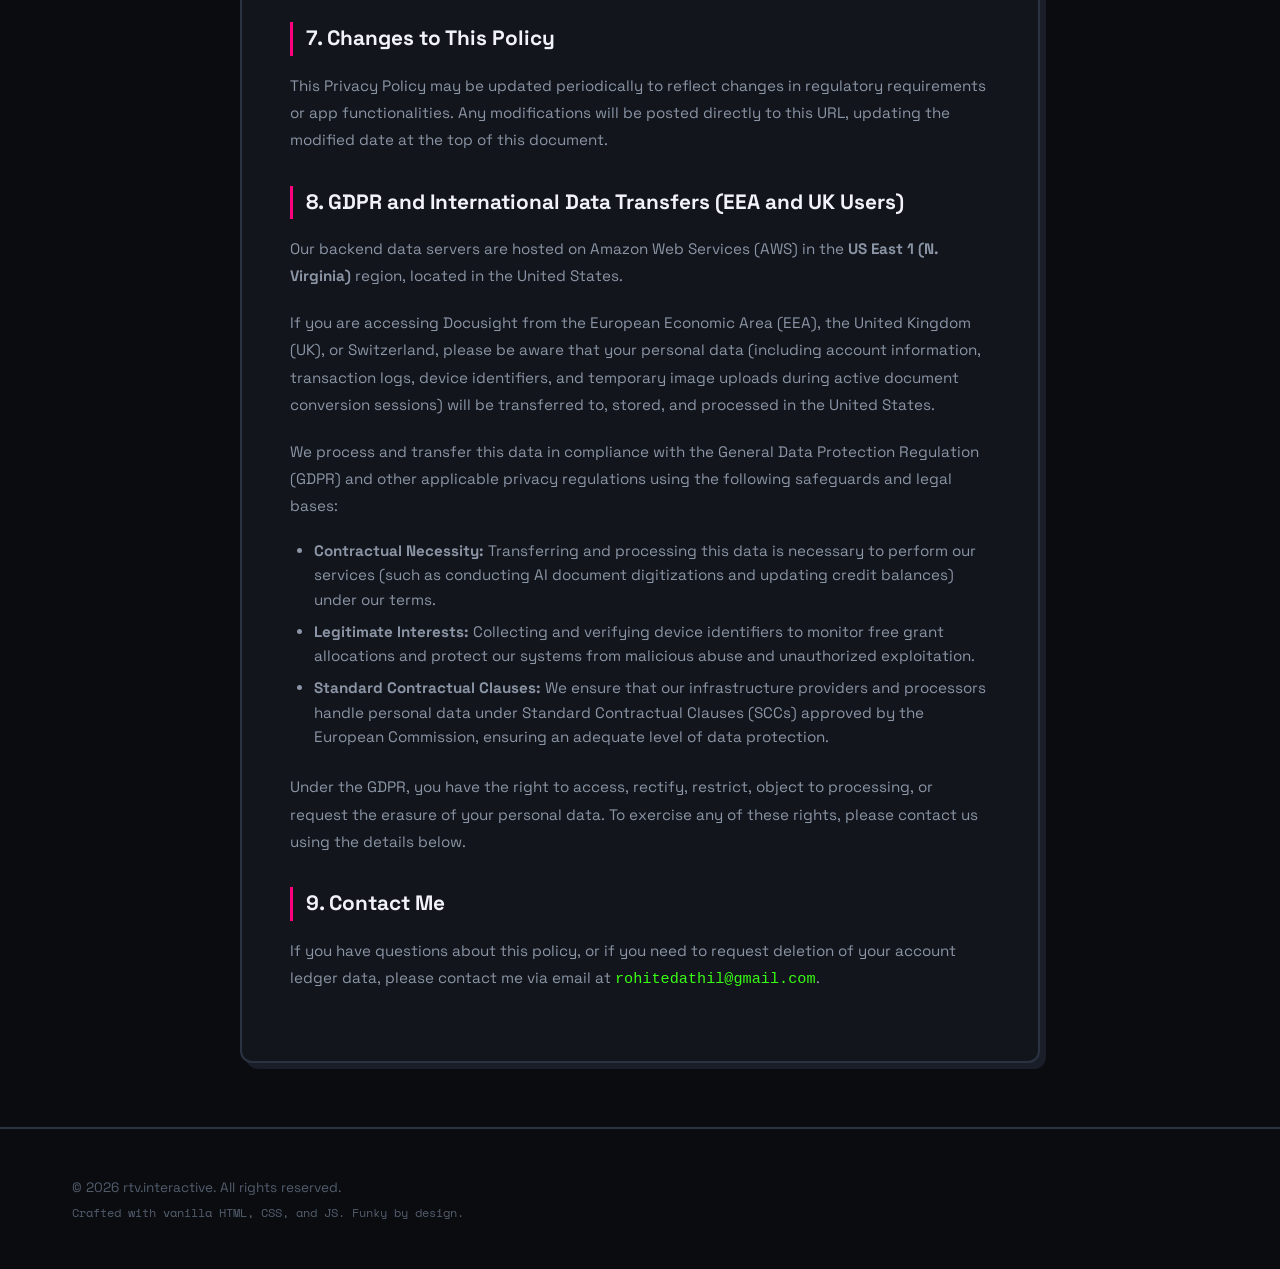
==== commit 29a28c45: "Update Docusight privacy policy for Device ID tracking and AWS US East 1 GDPR/data transfer disclosu" ====
--- a/privacy/docusight.html
+++ b/privacy/docusight.html
@@ -102,7 +102,7 @@
             <a href="../index.html#privacy" class="back-link">← Back to Privacy</a>
             
             <h1 class="policy-title">Privacy Policy for <span class="highlight">Docusight</span></h1>
-            <div class="policy-meta">Last Updated: July 2026</div>
+            <div class="policy-meta">Last Updated: July 16, 2026</div>
 
             <div class="policy-content">
                 <p>
@@ -162,6 +162,11 @@
                     I use <strong>Firebase Analytics</strong> (a Google service) to collect anonymous, aggregated usage statistics (such as active screens, session durations, and user interactions) and crash logs. This data is used strictly to diagnose bugs, monitor app stability, and improve overall product usability.
                 </p>
 
+                <h4>E. Device Identifier (Device ID)</h4>
+                <p>
+                    We collect a unique identifier from your mobile device (Device ID). This identifier is used solely to track, manage, and enforce free scanning credit grants (to prevent abuse of the free tier) and does not require you to register a personal account. This is processed on the basis of our legitimate interest in protecting our services from exploitation.
+                </p>
+
                 <h3>3. AI Processing (Google Gemini API)</h3>
                 <p>
                     Docusight utilizes the official <strong>Google GenAI SDK (Gemini API)</strong> to analyze images and generate structured Markdown document files. 
@@ -201,7 +206,26 @@
                     This Privacy Policy may be updated periodically to reflect changes in regulatory requirements or app functionalities. Any modifications will be posted directly to this URL, updating the modified date at the top of this document.
                 </p>
 
-                <h3>8. Contact Me</h3>
+                <h3>8. GDPR and International Data Transfers (EEA and UK Users)</h3>
+                <p>
+                    Our backend data servers are hosted on Amazon Web Services (AWS) in the <strong>US East 1 (N. Virginia)</strong> region, located in the United States. 
+                </p>
+                <p>
+                    If you are accessing Docusight from the European Economic Area (EEA), the United Kingdom (UK), or Switzerland, please be aware that your personal data (including account information, transaction logs, device identifiers, and temporary image uploads during active document conversion sessions) will be transferred to, stored, and processed in the United States.
+                </p>
+                <p>
+                    We process and transfer this data in compliance with the General Data Protection Regulation (GDPR) and other applicable privacy regulations using the following safeguards and legal bases:
+                </p>
+                <ul>
+                    <li><strong>Contractual Necessity:</strong> Transferring and processing this data is necessary to perform our services (such as conducting AI document digitizations and updating credit balances) under our terms.</li>
+                    <li><strong>Legitimate Interests:</strong> Collecting and verifying device identifiers to monitor free grant allocations and protect our systems from malicious abuse and unauthorized exploitation.</li>
+                    <li><strong>Standard Contractual Clauses:</strong> We ensure that our infrastructure providers and processors handle personal data under Standard Contractual Clauses (SCCs) approved by the European Commission, ensuring an adequate level of data protection.</li>
+                </ul>
+                <p>
+                    Under the GDPR, you have the right to access, rectify, restrict, object to processing, or request the erasure of your personal data. To exercise any of these rights, please contact us using the details below.
+                </p>
+
+                <h3>9. Contact Me</h3>
                 <p>
                     If you have questions about this policy, or if you need to request deletion of your account ledger data, please contact me via email at <code style="color: var(--accent);">rohitedathil@gmail.com</code>.
                 </p>
